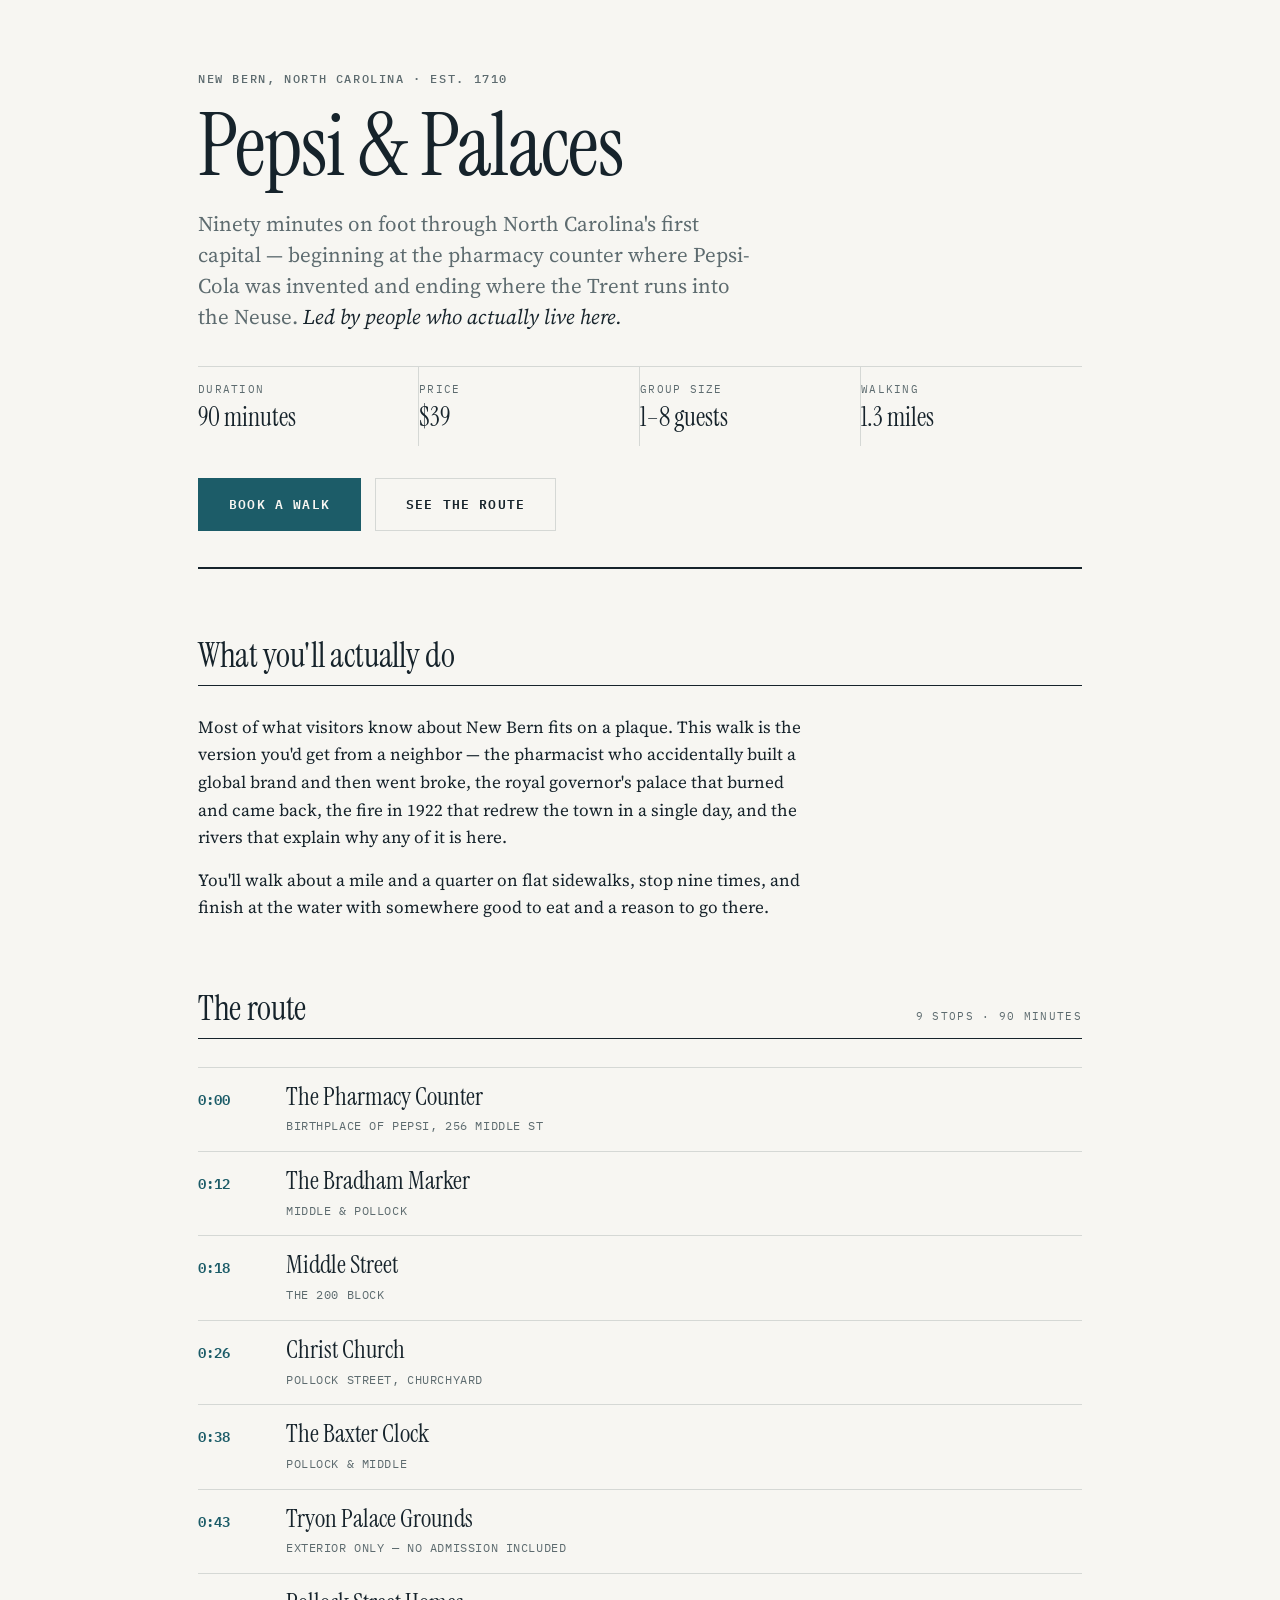
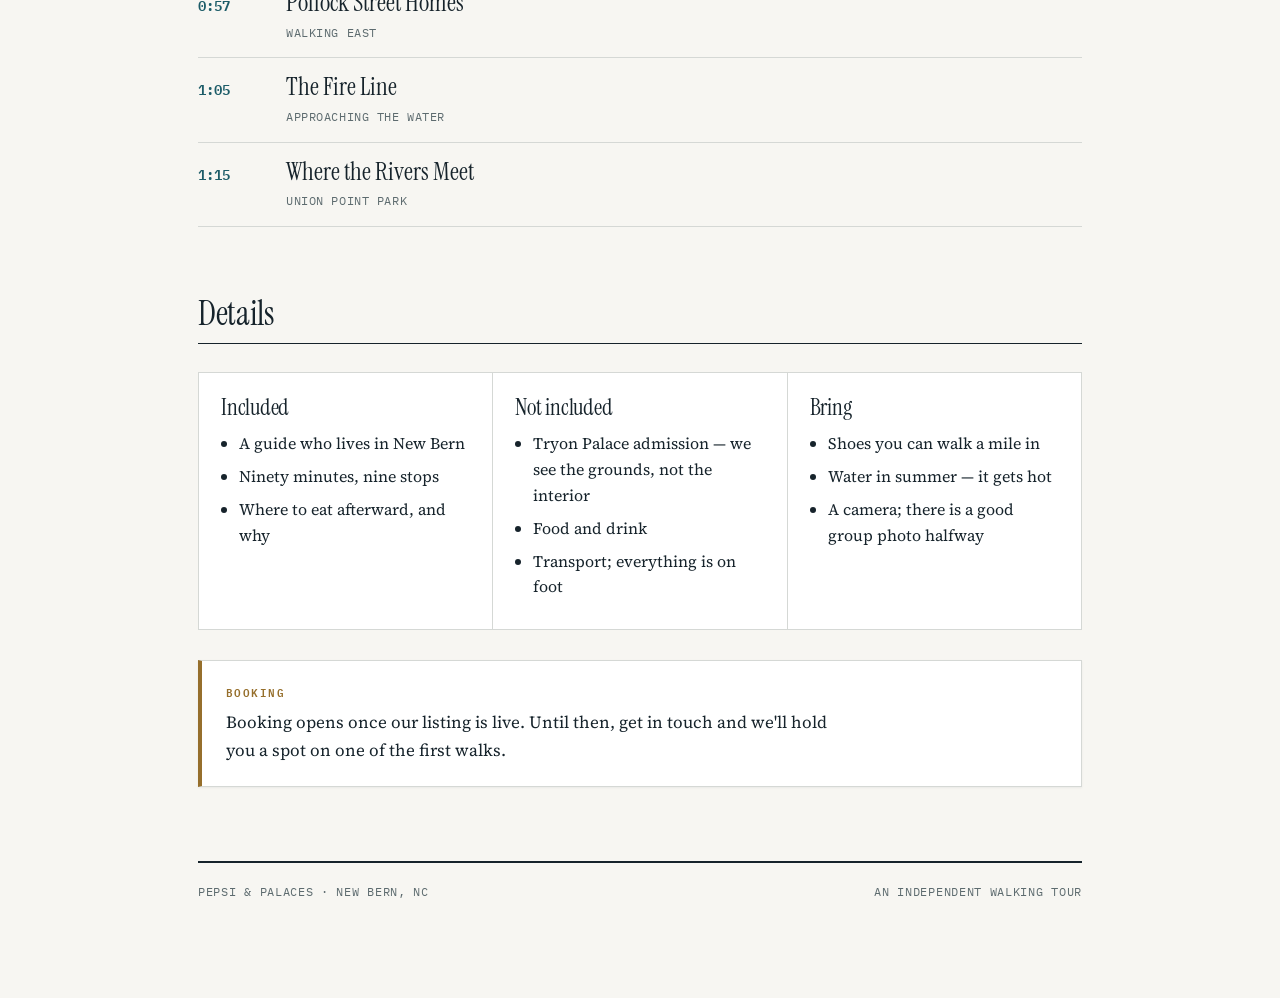
==== index.html @ 7918e46e "Initial site: landing page, field guide, launch plan" ====
<!doctype html>
<html lang="en">
<head>
<meta charset="utf-8">
<meta name="viewport" content="width=device-width,initial-scale=1">
<title>Pepsi &amp; Palaces — Historic New Bern Walking Tour</title>
<meta name="description" content="A 90-minute guided walk through historic New Bern, North Carolina — from the pharmacy where Pepsi was invented to the point where the Trent meets the Neuse.">
<meta property="og:title" content="Pepsi &amp; Palaces — Historic New Bern Walking Tour">
<meta property="og:description" content="Ninety minutes on foot through North Carolina's first capital, led by people who live here.">
<meta property="og:type" content="website">
<link rel="preconnect" href="https://fonts.googleapis.com">
<link rel="preconnect" href="https://fonts.gstatic.com" crossorigin>
<link rel="stylesheet" href="https://fonts.googleapis.com/css2?family=Instrument+Serif:ital@0;1&family=Source+Serif+4:opsz,wght@8..60,400;8..60,600&family=IBM+Plex+Mono:wght@400;500;600&display=swap">
<link rel="stylesheet" href="assets/style.css">
<style>
  /* ---- hero ---- */
  .hero { padding: 70px 0 36px; border-bottom: 2px solid var(--ink); }
  .hero h1 { font-size: clamp(48px, 8vw, 86px); }
  .hero .lede { font-size: 21px; line-height: 1.48; color: var(--muted);
    max-width: 56ch; margin: 20px 0 0; }
  .hero .lede em { color: var(--ink); font-style: italic; }

  .vitals { display: flex; flex-wrap: wrap; margin-top: 34px;
    border-top: 1px solid var(--rule); }
  .vitals div { flex: 1 1 130px; padding: 14px 20px 14px 0;
    border-right: 1px solid var(--rule); }
  .vitals div:last-child { border-right: 0; }
  .vitals dt { font-family: var(--mono); font-size: 10.5px; letter-spacing: .12em;
    text-transform: uppercase; color: var(--muted); }
  .vitals dd { margin: 5px 0 0; font-family: var(--display); font-size: 26px; line-height: 1.1; }

  .cta-row { display: flex; flex-wrap: wrap; gap: 14px; align-items: center; margin-top: 32px; }
  .btn { display: inline-block; background: var(--river); color: var(--paper);
    font-family: var(--mono); font-size: 13px; font-weight: 600; letter-spacing: .09em;
    text-transform: uppercase; padding: 15px 30px; text-decoration: none;
    border: 1px solid var(--river); }
  .btn:hover { background: var(--ink); border-color: var(--ink); }
  .btn.ghost { background: transparent; color: var(--ink); border-color: var(--rule); }
  .btn.ghost:hover { border-color: var(--ink); background: transparent; }

  section { margin-top: 68px; }
  .sec-head { display: flex; align-items: baseline; gap: 16px;
    border-bottom: 1px solid var(--ink); padding-bottom: 10px; margin-bottom: 28px; }
  .sec-head h2 { font-size: 34px; }
  .sec-head .tag { font-family: var(--mono); font-size: 11px; letter-spacing: .12em;
    text-transform: uppercase; color: var(--muted); margin-left: auto; white-space: nowrap; }

  /* ---- itinerary ---- */
  ol.itin { list-style: none; margin: 0; padding: 0; }
  ol.itin li { display: grid; grid-template-columns: 68px 1fr; gap: 6px 20px;
    padding: 15px 0; border-bottom: 1px solid var(--rule); align-items: baseline; }
  ol.itin li:first-child { border-top: 1px solid var(--rule); }
  ol.itin .t { font-family: var(--mono); font-size: 14px; font-weight: 600;
    color: var(--river); font-variant-numeric: tabular-nums; }
  ol.itin .n { font-family: var(--display); font-size: 25px; line-height: 1.15; }
  ol.itin .w { grid-column: 2; font-family: var(--mono); font-size: 11.5px;
    letter-spacing: .05em; text-transform: uppercase; color: var(--muted); }

  /* ---- included ---- */
  .cols { display: grid; grid-template-columns: repeat(auto-fit, minmax(250px, 1fr));
    gap: 1px; background: var(--rule); border: 1px solid var(--rule); }
  .cols > div { background: var(--surface); padding: 22px; }
  .cols h3 { font-size: 23px; margin-bottom: 10px; }
  .cols ul { margin: 0; padding-left: 18px; font-size: 16px; }
  .cols li { margin-bottom: 7px; }

  .note { background: var(--surface); border: 1px solid var(--rule);
    border-left: 4px solid var(--brass); padding: 22px 24px; margin-top: 30px;
    box-shadow: var(--shadow); }
  .note .label { font-family: var(--mono); font-size: 11px; font-weight: 600;
    letter-spacing: .13em; text-transform: uppercase; color: var(--brass);
    display: block; margin-bottom: 8px; }

  footer { margin-top: 74px; padding-top: 20px; border-top: 2px solid var(--ink);
    font-family: var(--mono); font-size: 11.5px; letter-spacing: .06em;
    text-transform: uppercase; color: var(--muted);
    display: flex; justify-content: space-between; gap: 16px; flex-wrap: wrap; }

  @media (max-width: 620px) {
    .wrap { padding: 0 18px 64px; }
    .vitals div { border-right: 0; flex: 1 1 100%; border-bottom: 1px solid var(--rule); }
    ol.itin li { grid-template-columns: 56px 1fr; }
    ol.itin .n { font-size: 22px; }
  }
</style>
</head>
<body>
<div class="wrap">

  <header class="hero">
    <p class="eyebrow">New Bern, North Carolina · Est. 1710</p>
    <h1>Pepsi &amp; Palaces</h1>
    <p class="lede">Ninety minutes on foot through North Carolina's first capital — beginning at the pharmacy counter where Pepsi-Cola was invented and ending where the Trent runs into the Neuse. <em>Led by people who actually live here.</em></p>

    <dl class="vitals">
      <div><dt>Duration</dt><dd>90 minutes</dd></div>
      <div><dt>Price</dt><dd>$39</dd></div>
      <div><dt>Group size</dt><dd>1–8 guests</dd></div>
      <div><dt>Walking</dt><dd>1.3 miles</dd></div>
    </dl>

    <div class="cta-row">
      <!-- BOOKING: replace href with the live Airbnb Experience URL once approved. -->
      <a class="btn" href="#book">Book a walk</a>
      <a class="btn ghost" href="#itinerary">See the route</a>
    </div>
  </header>

  <section>
    <div class="sec-head"><h2>What you'll actually do</h2></div>
    <p>Most of what visitors know about New Bern fits on a plaque. This walk is the version you'd get from a neighbor — the pharmacist who accidentally built a global brand and then went broke, the royal governor's palace that burned and came back, the fire in 1922 that redrew the town in a single day, and the rivers that explain why any of it is here.</p>
    <p>You'll walk about a mile and a quarter on flat sidewalks, stop nine times, and finish at the water with somewhere good to eat and a reason to go there.</p>
  </section>

  <section id="itinerary">
    <div class="sec-head">
      <h2>The route</h2>
      <span class="tag">9 stops · 90 minutes</span>
    </div>
    <ol class="itin">
    <!-- ITINERARY:start -->
      <li><span class="t">0:00</span><span class="n">The Pharmacy Counter</span><span class="w">Birthplace of Pepsi, 256 Middle St</span></li>
      <li><span class="t">0:12</span><span class="n">The Bradham Marker</span><span class="w">Middle &amp; Pollock</span></li>
      <li><span class="t">0:18</span><span class="n">Middle Street</span><span class="w">The 200 block</span></li>
      <li><span class="t">0:26</span><span class="n">Christ Church</span><span class="w">Pollock Street, churchyard</span></li>
      <li><span class="t">0:38</span><span class="n">The Baxter Clock</span><span class="w">Pollock &amp; Middle</span></li>
      <li><span class="t">0:43</span><span class="n">Tryon Palace Grounds</span><span class="w">Exterior only — no admission included</span></li>
      <li><span class="t">0:57</span><span class="n">Pollock Street Homes</span><span class="w">Walking east</span></li>
      <li><span class="t">1:05</span><span class="n">The Fire Line</span><span class="w">Approaching the water</span></li>
      <li><span class="t">1:15</span><span class="n">Where the Rivers Meet</span><span class="w">Union Point Park</span></li>
    <!-- ITINERARY:end -->
    </ol>
  </section>

  <section>
    <div class="sec-head"><h2>Details</h2></div>
    <div class="cols">
      <div>
        <h3>Included</h3>
        <ul>
          <li>A guide who lives in New Bern</li>
          <li>Ninety minutes, nine stops</li>
          <li>Where to eat afterward, and why</li>
        </ul>
      </div>
      <div>
        <h3>Not included</h3>
        <ul>
          <li>Tryon Palace admission — we see the grounds, not the interior</li>
          <li>Food and drink</li>
          <li>Transport; everything is on foot</li>
        </ul>
      </div>
      <div>
        <h3>Bring</h3>
        <ul>
          <li>Shoes you can walk a mile in</li>
          <li>Water in summer — it gets hot</li>
          <li>A camera; there is a good group photo halfway</li>
        </ul>
      </div>
    </div>

    <div class="note" id="book">
      <span class="label">Booking</span>
      <p>Booking opens once our listing is live. Until then, get in touch and we'll hold you a spot on one of the first walks.</p>
    </div>
  </section>

  <footer>
    <span>Pepsi &amp; Palaces · New Bern, NC</span>
    <span>An independent walking tour</span>
  </footer>

</div>
</body>
</html>
---- assets/style.css ----
/* HTours — shared design tokens. One system across the public site and the team pages. */
:root {
  --ink:#16232b; --paper:#f7f6f2; --surface:#fff; --surface-2:#eeeeea;
  --rule:#d5d8d5; --muted:#5d6b6f;
  --river:#1c5c68; --river-soft:#e2edee;
  --brass:#966f2c; --brass-soft:#f0e7d5;
  --clay:#8c4033; --clay-soft:#f4e3e0;
  --shadow:0 1px 2px rgba(22,35,43,.06);
  --display:"Instrument Serif",Georgia,"Times New Roman",serif;
  --body:"Source Serif 4",Georgia,serif;
  --mono:"IBM Plex Mono",ui-monospace,"SF Mono",Menlo,monospace;
}
@media (prefers-color-scheme:dark){:root:not([data-theme="light"]){
  --ink:#eef2f1; --paper:#101a1f; --surface:#16232b; --surface-2:#1d2d35;
  --rule:#2c3f48; --muted:#9aabb0;
  --river:#6fc4d0; --river-soft:#17323a;
  --brass:#d9ad63; --brass-soft:#2b2517;
  --clay:#e08d7d; --clay-soft:#33201d;
  --shadow:0 1px 2px rgba(0,0,0,.3);
}}
:root[data-theme="dark"]{
  --ink:#eef2f1; --paper:#101a1f; --surface:#16232b; --surface-2:#1d2d35;
  --rule:#2c3f48; --muted:#9aabb0;
  --river:#6fc4d0; --river-soft:#17323a;
  --brass:#d9ad63; --brass-soft:#2b2517;
  --clay:#e08d7d; --clay-soft:#33201d;
  --shadow:0 1px 2px rgba(0,0,0,.3);
}
*{box-sizing:border-box}
html{color-scheme:light dark}
body{margin:0;background:var(--paper);color:var(--ink);font-family:var(--body);
  font-size:17px;line-height:1.62;-webkit-font-smoothing:antialiased}
img{max-width:100%}
a{color:var(--river);text-underline-offset:2px}
a:focus-visible,button:focus-visible{outline:2px solid var(--brass);outline-offset:3px;border-radius:2px}
.wrap{max-width:940px;margin:0 auto;padding:0 28px 96px}
.eyebrow{font-family:var(--mono);font-size:11.5px;font-weight:500;letter-spacing:.14em;
  text-transform:uppercase;color:var(--muted)}
h1{font-family:var(--display);font-weight:400;letter-spacing:-.015em;line-height:.98;
  margin:14px 0 0;text-wrap:balance}
h2,h3{font-family:var(--display);font-weight:400;line-height:1.12;margin:0;letter-spacing:-.01em}
p{margin:0 0 15px;max-width:68ch}
p:last-child{margin-bottom:0}
@media (prefers-reduced-motion:reduce){*{animation:none!important;transition:none!important}}
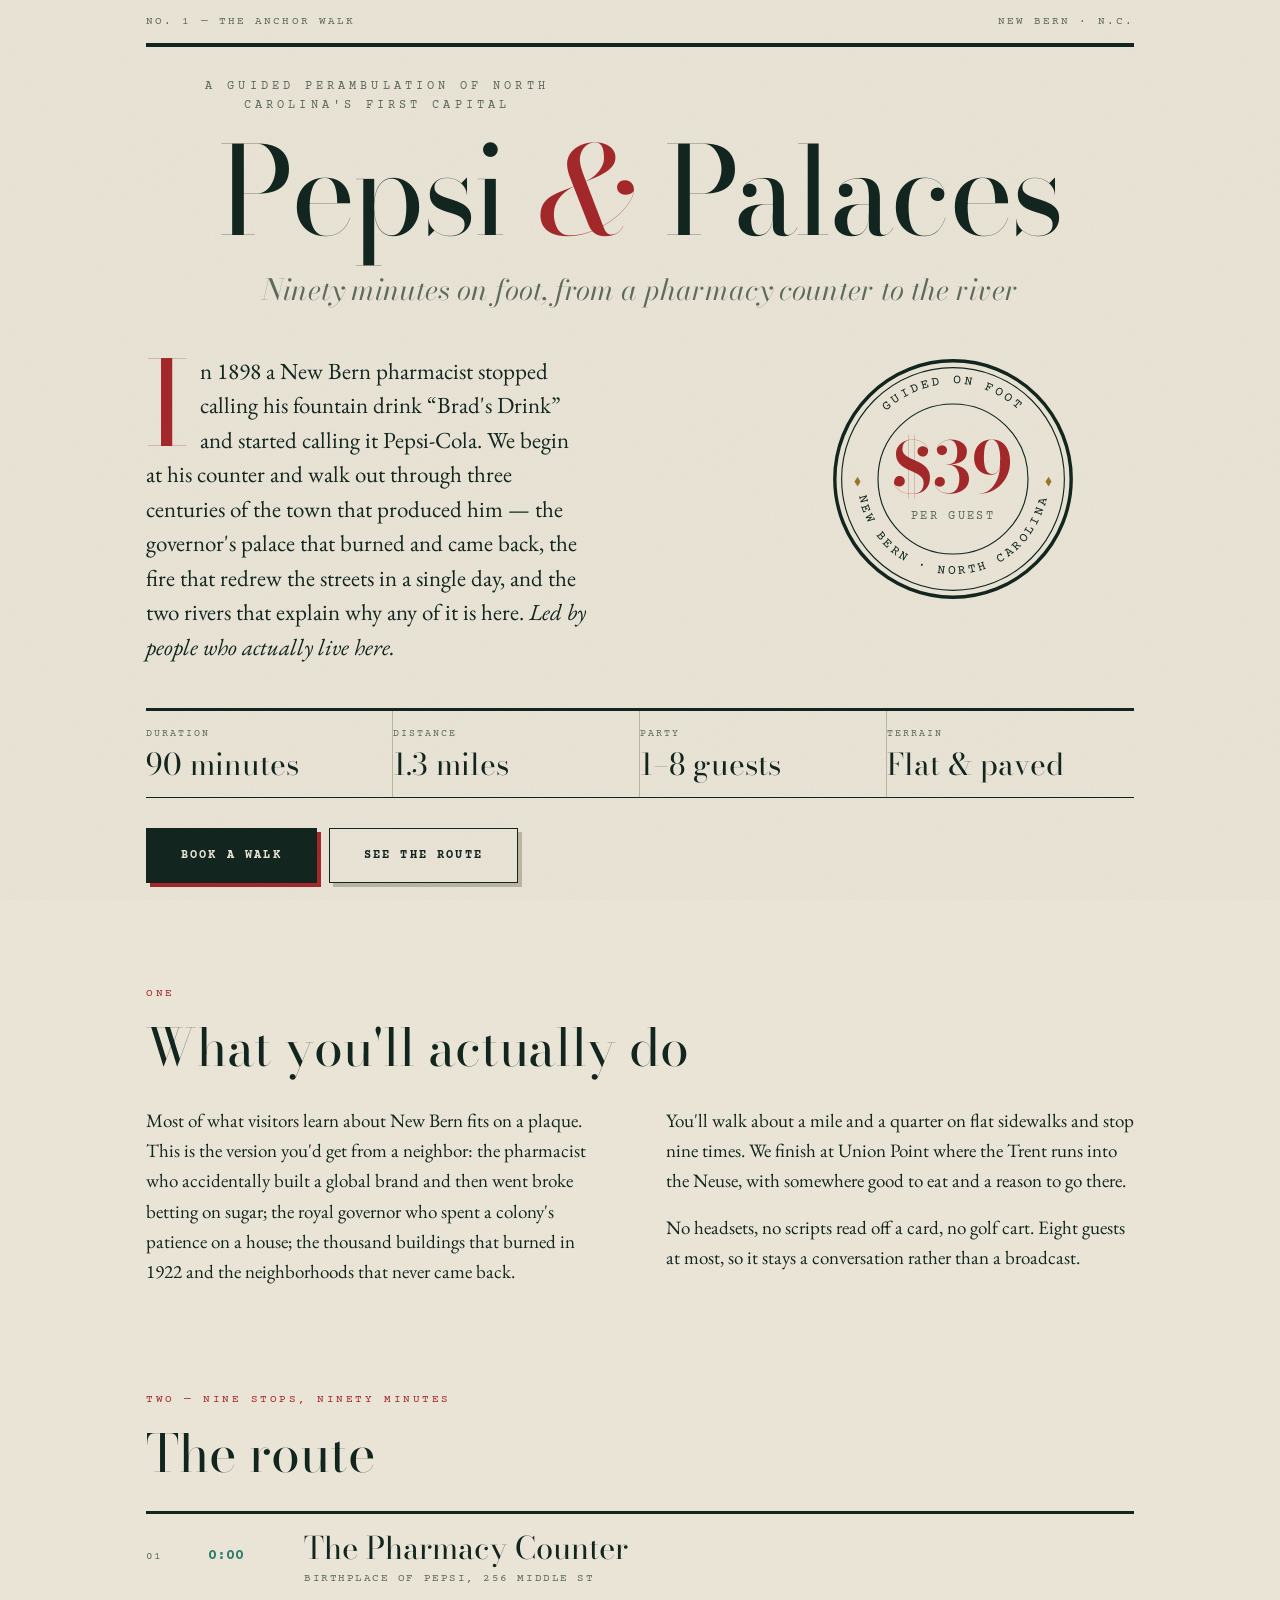
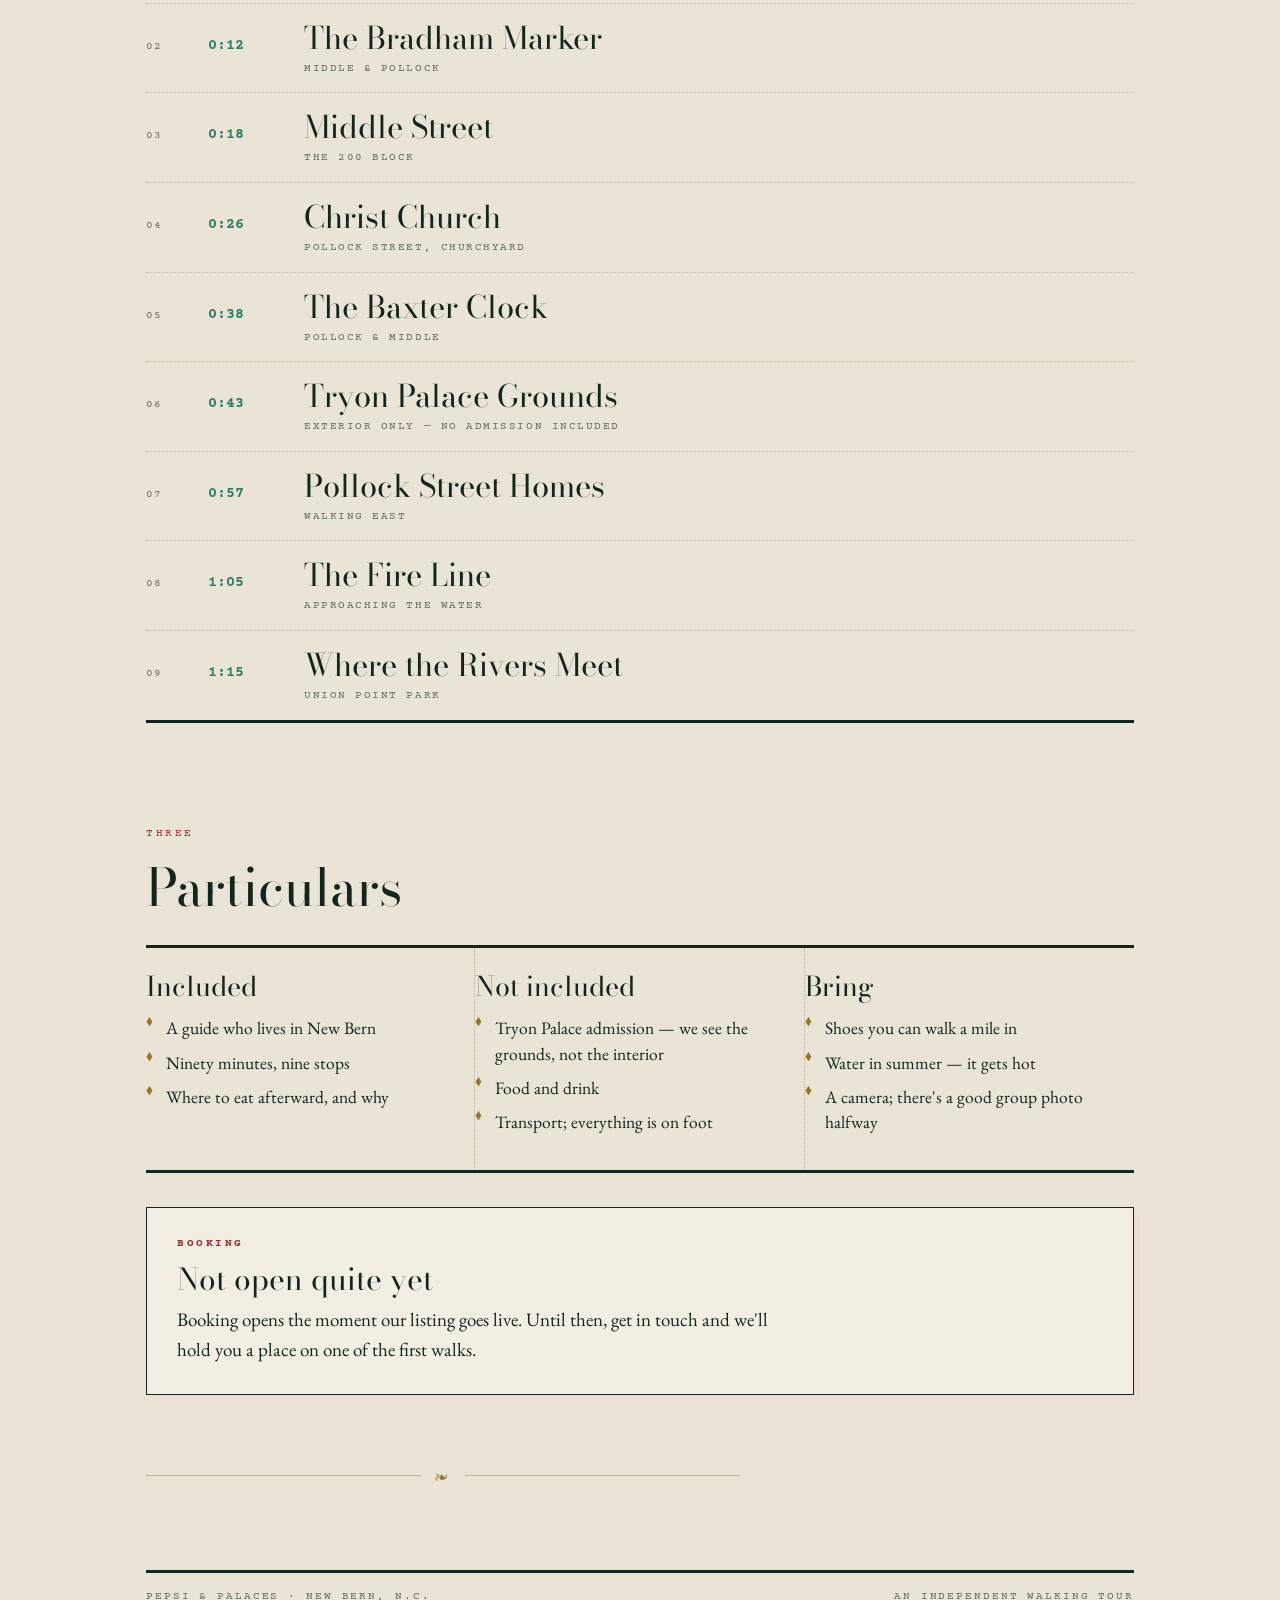
==== commit 7a24127c: "Redesign: 1898 apothecary broadside identity across the site" ====
--- a/index.html
+++ b/index.html
@@ -4,99 +4,365 @@
 <meta charset="utf-8">
 <meta name="viewport" content="width=device-width,initial-scale=1">
 <title>Pepsi &amp; Palaces — Historic New Bern Walking Tour</title>
-<meta name="description" content="A 90-minute guided walk through historic New Bern, North Carolina — from the pharmacy where Pepsi was invented to the point where the Trent meets the Neuse.">
+<meta name="description" content="A 90-minute guided walk through historic New Bern, North Carolina — from the pharmacy counter where Pepsi-Cola was invented to the point where the Trent runs into the Neuse.">
+<meta name="theme-color" content="#e9e4d6">
 <meta property="og:title" content="Pepsi &amp; Palaces — Historic New Bern Walking Tour">
 <meta property="og:description" content="Ninety minutes on foot through North Carolina's first capital, led by people who live here.">
 <meta property="og:type" content="website">
 <link rel="preconnect" href="https://fonts.googleapis.com">
 <link rel="preconnect" href="https://fonts.gstatic.com" crossorigin>
-<link rel="stylesheet" href="https://fonts.googleapis.com/css2?family=Instrument+Serif:ital@0;1&family=Source+Serif+4:opsz,wght@8..60,400;8..60,600&family=IBM+Plex+Mono:wght@400;500;600&display=swap">
+<link rel="stylesheet" href="https://fonts.googleapis.com/css2?family=Bodoni+Moda:ital,opsz,wght@0,6..96,400;0,6..96,600;1,6..96,400&family=EB+Garamond:ital,wght@0,400;0,500;1,400&family=Courier+Prime:wght@400;700&display=swap">
 <link rel="stylesheet" href="assets/style.css">
 <style>
-  /* ---- hero ---- */
-  .hero { padding: 70px 0 36px; border-bottom: 2px solid var(--ink); }
-  .hero h1 { font-size: clamp(48px, 8vw, 86px); }
-  .hero .lede { font-size: 21px; line-height: 1.48; color: var(--muted);
-    max-width: 56ch; margin: 20px 0 0; }
-  .hero .lede em { color: var(--ink); font-style: italic; }
-
-  .vitals { display: flex; flex-wrap: wrap; margin-top: 34px;
-    border-top: 1px solid var(--rule); }
-  .vitals div { flex: 1 1 130px; padding: 14px 20px 14px 0;
-    border-right: 1px solid var(--rule); }
-  .vitals div:last-child { border-right: 0; }
-  .vitals dt { font-family: var(--mono); font-size: 10.5px; letter-spacing: .12em;
-    text-transform: uppercase; color: var(--muted); }
-  .vitals dd { margin: 5px 0 0; font-family: var(--display); font-size: 26px; line-height: 1.1; }
-
-  .cta-row { display: flex; flex-wrap: wrap; gap: 14px; align-items: center; margin-top: 32px; }
-  .btn { display: inline-block; background: var(--river); color: var(--paper);
-    font-family: var(--mono); font-size: 13px; font-weight: 600; letter-spacing: .09em;
-    text-transform: uppercase; padding: 15px 30px; text-decoration: none;
-    border: 1px solid var(--river); }
-  .btn:hover { background: var(--ink); border-color: var(--ink); }
-  .btn.ghost { background: transparent; color: var(--ink); border-color: var(--rule); }
-  .btn.ghost:hover { border-color: var(--ink); background: transparent; }
-
-  section { margin-top: 68px; }
-  .sec-head { display: flex; align-items: baseline; gap: 16px;
-    border-bottom: 1px solid var(--ink); padding-bottom: 10px; margin-bottom: 28px; }
-  .sec-head h2 { font-size: 34px; }
-  .sec-head .tag { font-family: var(--mono); font-size: 11px; letter-spacing: .12em;
-    text-transform: uppercase; color: var(--muted); margin-left: auto; white-space: nowrap; }
-
-  /* ---- itinerary ---- */
-  ol.itin { list-style: none; margin: 0; padding: 0; }
-  ol.itin li { display: grid; grid-template-columns: 68px 1fr; gap: 6px 20px;
-    padding: 15px 0; border-bottom: 1px solid var(--rule); align-items: baseline; }
-  ol.itin li:first-child { border-top: 1px solid var(--rule); }
-  ol.itin .t { font-family: var(--mono); font-size: 14px; font-weight: 600;
-    color: var(--river); font-variant-numeric: tabular-nums; }
-  ol.itin .n { font-family: var(--display); font-size: 25px; line-height: 1.15; }
-  ol.itin .w { grid-column: 2; font-family: var(--mono); font-size: 11.5px;
-    letter-spacing: .05em; text-transform: uppercase; color: var(--muted); }
-
-  /* ---- included ---- */
-  .cols { display: grid; grid-template-columns: repeat(auto-fit, minmax(250px, 1fr));
-    gap: 1px; background: var(--rule); border: 1px solid var(--rule); }
-  .cols > div { background: var(--surface); padding: 22px; }
-  .cols h3 { font-size: 23px; margin-bottom: 10px; }
-  .cols ul { margin: 0; padding-left: 18px; font-size: 16px; }
-  .cols li { margin-bottom: 7px; }
-
-  .note { background: var(--surface); border: 1px solid var(--rule);
-    border-left: 4px solid var(--brass); padding: 22px 24px; margin-top: 30px;
-    box-shadow: var(--shadow); }
-  .note .label { font-family: var(--mono); font-size: 11px; font-weight: 600;
-    letter-spacing: .13em; text-transform: uppercase; color: var(--brass);
-    display: block; margin-bottom: 8px; }
-
-  footer { margin-top: 74px; padding-top: 20px; border-top: 2px solid var(--ink);
-    font-family: var(--mono); font-size: 11.5px; letter-spacing: .06em;
-    text-transform: uppercase; color: var(--muted);
-    display: flex; justify-content: space-between; gap: 16px; flex-wrap: wrap; }
-
-  @media (max-width: 620px) {
-    .wrap { padding: 0 18px 64px; }
-    .vitals div { border-right: 0; flex: 1 1 100%; border-bottom: 1px solid var(--rule); }
-    ol.itin li { grid-template-columns: 56px 1fr; }
-    ol.itin .n { font-size: 22px; }
+  /* ============ broadside frame ============ */
+  .sheet {
+    max-width: 1080px;
+    margin: 0 auto;
+    padding: 0 clamp(18px, 4vw, 46px) 90px;
+  }
+  .topbar {
+    display: flex;
+    justify-content: space-between;
+    gap: 16px;
+    padding: 14px 0 12px;
+    font-family: var(--util);
+    font-size: 10.5px;
+    letter-spacing: .2em;
+    text-transform: uppercase;
+    color: var(--muted);
+  }
+  .topbar span:last-child { text-align: right; }
+
+  /* ============ page-load stagger ============ */
+  @keyframes rise {
+    from { opacity: 0; transform: translateY(14px); }
+    to   { opacity: 1; transform: none; }
+  }
+  .stagger > * { animation: rise .7s cubic-bezier(.22,.68,.35,1) backwards; }
+  .stagger > *:nth-child(1) { animation-delay: .05s; }
+  .stagger > *:nth-child(2) { animation-delay: .13s; }
+  .stagger > *:nth-child(3) { animation-delay: .21s; }
+  .stagger > *:nth-child(4) { animation-delay: .29s; }
+  .stagger > *:nth-child(5) { animation-delay: .37s; }
+  .stagger > *:nth-child(6) { animation-delay: .45s; }
+
+  /* ============ masthead ============ */
+  .masthead { position: relative; padding-top: 30px; }
+  .kicker {
+    text-align: center;
+    font-family: var(--util);
+    font-size: clamp(10px, 1.5vw, 12px);
+    letter-spacing: .34em;
+    text-transform: uppercase;
+    color: var(--muted);
+    margin: 0 0 20px;
+  }
+  .masthead h1 {
+    font-size: clamp(46px, 10.4vw, 122px);
+    letter-spacing: -.025em;
+    text-align: center;
+    margin: 0;
+    line-height: .92;
+    white-space: nowrap;
+  }
+  .masthead h1 .amp {
+    font-style: italic;
+    font-weight: 400;
+    color: var(--carmine);
+    padding: 0 .04em;
+  }
+  .subhead {
+    text-align: center;
+    font-family: var(--display);
+    font-style: italic;
+    font-size: clamp(19px, 2.7vw, 29px);
+    color: var(--muted);
+    margin: 20px 0 0;
+    max-width: none;
+  }
+
+  .hero-body {
+    display: grid;
+    grid-template-columns: minmax(0, 1.55fr) minmax(0, 1fr);
+    gap: clamp(28px, 5vw, 64px);
+    align-items: start;
+    margin-top: 40px;
+  }
+  .lede {
+    font-size: clamp(19px, 2vw, 23px);
+    line-height: 1.5;
+    margin: 0;
+    max-width: 40ch;
+  }
+  .lede .drop {
+    float: left;
+    font-family: var(--display);
+    font-size: 5.1em;
+    line-height: .78;
+    padding: .04em .1em 0 0;
+    color: var(--carmine);
+  }
+  .lede em { font-style: italic; }
+
+  /* ============ the seal ============ */
+  .seal { display: flex; justify-content: center; }
+  .seal svg { width: clamp(190px, 24vw, 250px); height: auto; overflow: visible; }
+  .seal .legend {
+    font-family: var(--util);
+    font-size: 11.4px;
+    letter-spacing: .2em;
+    text-transform: uppercase;
+    fill: var(--ink);
+  }
+  .seal .pip { font-size: 9px; fill: var(--brass); text-anchor: middle; }
+  .seal .price {
+    font-family: var(--display);
+    font-size: 62px;
+    font-weight: 600;
+    fill: var(--carmine);
+    text-anchor: middle;
+  }
+  .seal .per {
+    font-family: var(--util);
+    font-size: 10.5px;
+    letter-spacing: .2em;
+    fill: var(--muted);
+    text-anchor: middle;
+    text-transform: uppercase;
+  }
+  .seal circle { fill: none; stroke: var(--ink); }
+
+  /* ============ vitals ledger ============ */
+  .vitals {
+    margin: 44px 0 0;
+    display: grid;
+    grid-template-columns: repeat(4, 1fr);
+    border-top: 3px solid var(--ink);
+    border-bottom: 1px solid var(--ink);
+  }
+  .vitals > div {
+    padding: 15px 18px 16px 0;
+    border-right: 1px solid var(--rule);
+  }
+  .vitals > div:last-child { border-right: 0; }
+  .vitals dt {
+    font-family: var(--util);
+    font-size: 10px;
+    letter-spacing: .2em;
+    text-transform: uppercase;
+    color: var(--muted);
+  }
+  .vitals dd {
+    margin: 7px 0 0;
+    font-family: var(--display);
+    font-size: clamp(21px, 2.5vw, 30px);
+    line-height: 1.05;
+  }
+
+  /* ============ buttons ============ */
+  .cta-row { display: flex; flex-wrap: wrap; gap: 12px; margin-top: 30px; }
+  .btn {
+    font-family: var(--util);
+    font-size: 12px;
+    font-weight: 700;
+    letter-spacing: .18em;
+    text-transform: uppercase;
+    padding: 17px 34px;
+    text-decoration: none;
+    border: 1.5px solid var(--ink);
+    background: var(--ink);
+    color: var(--paper);
+    box-shadow: 4px 4px 0 var(--carmine);
+    transition: transform .12s ease, box-shadow .12s ease;
+  }
+  .btn:hover { transform: translate(2px, 2px); box-shadow: 2px 2px 0 var(--carmine); }
+  .btn.ghost {
+    background: transparent;
+    color: var(--ink);
+    box-shadow: 4px 4px 0 var(--rule);
+  }
+  .btn.ghost:hover { box-shadow: 2px 2px 0 var(--rule); }
+
+  /* ============ sections ============ */
+  section { margin-top: clamp(58px, 8vw, 92px); }
+  .sec-head { margin-bottom: 30px; }
+  .sec-head h2 {
+    font-size: clamp(32px, 4.6vw, 52px);
+    margin: 14px 0 0;
+  }
+  .sec-head .no {
+    font-family: var(--util);
+    font-size: 10.5px;
+    letter-spacing: .24em;
+    text-transform: uppercase;
+    color: var(--carmine);
+  }
+
+  .prose { columns: 2; column-gap: 52px; }
+  .prose p { max-width: none; break-inside: avoid; }
+  @media (max-width: 760px) { .prose { columns: 1; } }
+
+  /* ============ route ledger ============ */
+  ol.itin { list-style: none; margin: 0; padding: 0; counter-reset: stop; }
+  ol.itin li {
+    counter-increment: stop;
+    display: grid;
+    grid-template-columns: 42px 76px 1fr;
+    gap: 2px 20px;
+    padding: 17px 0 15px;
+    border-bottom: 1px dotted var(--rule);
+    align-items: baseline;
+  }
+  ol.itin li:first-child { border-top: 3px solid var(--ink); }
+  ol.itin li:last-child { border-bottom: 3px solid var(--ink); }
+  ol.itin li::before {
+    content: counter(stop, decimal-leading-zero);
+    font-family: var(--util);
+    font-size: 11px;
+    color: var(--muted);
+    letter-spacing: .1em;
+  }
+  ol.itin .t {
+    font-family: var(--util);
+    font-size: 15px;
+    font-weight: 700;
+    color: var(--verdigris);
+  }
+  ol.itin .n {
+    font-family: var(--display);
+    font-size: clamp(22px, 2.7vw, 31px);
+    line-height: 1.1;
+  }
+  ol.itin .w {
+    grid-column: 3;
+    font-family: var(--util);
+    font-size: 11px;
+    letter-spacing: .14em;
+    text-transform: uppercase;
+    color: var(--muted);
+  }
+
+  /* ============ details ============ */
+  .cols {
+    display: grid;
+    grid-template-columns: repeat(auto-fit, minmax(238px, 1fr));
+    border-top: 3px solid var(--ink);
+    border-bottom: 3px solid var(--ink);
+  }
+  .cols > div { padding: 24px 24px 26px 0; border-right: 1px dotted var(--rule); }
+  .cols > div:last-child { border-right: 0; padding-right: 0; }
+  .cols h3 { font-size: 27px; margin-bottom: 14px; }
+  .cols ul { margin: 0; padding: 0; list-style: none; }
+  .cols li {
+    padding-left: 20px;
+    position: relative;
+    margin-bottom: 9px;
+    font-size: 17.5px;
+    line-height: 1.45;
+  }
+  .cols li::before {
+    content: "◆";
+    position: absolute;
+    left: 0;
+    top: -1px;
+    font-size: 10px;
+    color: var(--brass);
+  }
+
+  .booking {
+    margin-top: 34px;
+    border: 1.5px solid var(--ink);
+    box-shadow: 6px 6px 0 var(--carmine-soft);
+    padding: 28px 30px;
+    background: var(--surface);
+  }
+  .booking .label {
+    font-family: var(--util);
+    font-size: 10.5px;
+    font-weight: 700;
+    letter-spacing: .24em;
+    text-transform: uppercase;
+    color: var(--carmine);
+    display: block;
+    margin-bottom: 10px;
+  }
+  .booking h3 { font-size: 30px; margin-bottom: 10px; }
+
+  footer {
+    margin-top: 84px;
+    border-top: 3px solid var(--ink);
+    padding-top: 16px;
+    display: flex;
+    justify-content: space-between;
+    gap: 14px;
+    flex-wrap: wrap;
+    font-family: var(--util);
+    font-size: 10.5px;
+    letter-spacing: .18em;
+    text-transform: uppercase;
+    color: var(--muted);
+  }
+
+  @media (max-width: 820px) {
+    .hero-body { grid-template-columns: 1fr; }
+    .seal { order: -1; margin-bottom: 6px; }
+    .vitals { grid-template-columns: repeat(2, 1fr); }
+    .vitals > div:nth-child(2) { border-right: 0; }
+    .vitals > div:nth-child(-n+2) { border-bottom: 1px dotted var(--rule); }
+    ol.itin li { grid-template-columns: 34px 64px 1fr; gap: 2px 14px; }
+    ol.itin .w { grid-column: 3; }
+    .cols > div { border-right: 0; border-bottom: 1px dotted var(--rule); padding-right: 0; }
+    .cols > div:last-child { border-bottom: 0; }
   }
 </style>
 </head>
 <body>
-<div class="wrap">
-
-  <header class="hero">
-    <p class="eyebrow">New Bern, North Carolina · Est. 1710</p>
-    <h1>Pepsi &amp; Palaces</h1>
-    <p class="lede">Ninety minutes on foot through North Carolina's first capital — beginning at the pharmacy counter where Pepsi-Cola was invented and ending where the Trent runs into the Neuse. <em>Led by people who actually live here.</em></p>
+<div class="sheet">
+
+  <div class="topbar">
+    <span>No. 1 — The Anchor Walk</span>
+    <span>New Bern · N.C.</span>
+  </div>
+  <hr class="rule-double">
+
+  <header class="masthead stagger">
+    <p class="kicker">A Guided Perambulation of North Carolina's First Capital</p>
+    <h1>Pepsi <span class="amp">&amp;</span> Palaces</h1>
+    <p class="subhead">Ninety minutes on foot, from a pharmacy counter to the river</p>
+
+    <div class="hero-body">
+      <p class="lede">
+        <span class="drop">I</span>n 1898 a New Bern pharmacist stopped calling his fountain drink
+        “Brad's Drink” and started calling it Pepsi-Cola. We begin at his counter and walk out
+        through three centuries of the town that produced him — the governor's palace that burned
+        and came back, the fire that redrew the streets in a single day, and the two rivers that
+        explain why any of it is here. <em>Led by people who actually live here.</em>
+      </p>
+
+      <div class="seal">
+        <svg viewBox="0 0 220 220" role="img" aria-label="Thirty-nine dollars per guest, guided on foot in New Bern, North Carolina">
+          <defs>
+            <path id="arcTop" d="M 26,110 A 84,84 0 0 1 194,110"></path>
+            <path id="arcBot" d="M 26,110 A 84,84 0 0 0 194,110"></path>
+          </defs>
+          <circle cx="110" cy="110" r="104" stroke-width="3"></circle>
+          <circle cx="110" cy="110" r="98" stroke-width="1"></circle>
+          <circle cx="110" cy="110" r="66" stroke-width="1"></circle>
+          <text class="legend"><textPath href="#arcTop" startOffset="50%" text-anchor="middle">Guided on foot</textPath></text>
+          <text class="legend"><textPath href="#arcBot" startOffset="50%" text-anchor="middle">New Bern · North Carolina</textPath></text>
+          <text class="pip" x="26" y="114">◆</text>
+          <text class="pip" x="194" y="114">◆</text>
+          <text class="price" x="110" y="122">$39</text>
+          <text class="per" x="110" y="145">per guest</text>
+        </svg>
+      </div>
+    </div>
 
     <dl class="vitals">
       <div><dt>Duration</dt><dd>90 minutes</dd></div>
-      <div><dt>Price</dt><dd>$39</dd></div>
-      <div><dt>Group size</dt><dd>1–8 guests</dd></div>
-      <div><dt>Walking</dt><dd>1.3 miles</dd></div>
+      <div><dt>Distance</dt><dd>1.3 miles</dd></div>
+      <div><dt>Party</dt><dd>1–8 guests</dd></div>
+      <div><dt>Terrain</dt><dd>Flat &amp; paved</dd></div>
     </dl>
 
     <div class="cta-row">
@@ -107,15 +373,21 @@
   </header>
 
   <section>
-    <div class="sec-head"><h2>What you'll actually do</h2></div>
-    <p>Most of what visitors know about New Bern fits on a plaque. This walk is the version you'd get from a neighbor — the pharmacist who accidentally built a global brand and then went broke, the royal governor's palace that burned and came back, the fire in 1922 that redrew the town in a single day, and the rivers that explain why any of it is here.</p>
-    <p>You'll walk about a mile and a quarter on flat sidewalks, stop nine times, and finish at the water with somewhere good to eat and a reason to go there.</p>
+    <div class="sec-head">
+      <span class="no">One</span>
+      <h2>What you'll actually do</h2>
+    </div>
+    <div class="prose">
+      <p>Most of what visitors learn about New Bern fits on a plaque. This is the version you'd get from a neighbor: the pharmacist who accidentally built a global brand and then went broke betting on sugar; the royal governor who spent a colony's patience on a house; the thousand buildings that burned in 1922 and the neighborhoods that never came back.</p>
+      <p>You'll walk about a mile and a quarter on flat sidewalks and stop nine times. We finish at Union Point where the Trent runs into the Neuse, with somewhere good to eat and a reason to go there.</p>
+      <p>No headsets, no scripts read off a card, no golf cart. Eight guests at most, so it stays a conversation rather than a broadcast.</p>
+    </div>
   </section>
 
   <section id="itinerary">
     <div class="sec-head">
+      <span class="no">Two — Nine stops, ninety minutes</span>
       <h2>The route</h2>
-      <span class="tag">9 stops · 90 minutes</span>
     </div>
     <ol class="itin">
     <!-- ITINERARY:start -->
@@ -133,7 +405,10 @@
   </section>
 
   <section>
-    <div class="sec-head"><h2>Details</h2></div>
+    <div class="sec-head">
+      <span class="no">Three</span>
+      <h2>Particulars</h2>
+    </div>
     <div class="cols">
       <div>
         <h3>Included</h3>
@@ -156,19 +431,22 @@
         <ul>
           <li>Shoes you can walk a mile in</li>
           <li>Water in summer — it gets hot</li>
-          <li>A camera; there is a good group photo halfway</li>
+          <li>A camera; there's a good group photo halfway</li>
         </ul>
       </div>
     </div>
 
-    <div class="note" id="book">
+    <div class="booking" id="book">
       <span class="label">Booking</span>
-      <p>Booking opens once our listing is live. Until then, get in touch and we'll hold you a spot on one of the first walks.</p>
+      <h3>Not open quite yet</h3>
+      <p>Booking opens the moment our listing goes live. Until then, get in touch and we'll hold you a place on one of the first walks.</p>
     </div>
   </section>
 
+  <p class="fleuron" style="margin-top:70px"><span>❧</span></p>
+
   <footer>
-    <span>Pepsi &amp; Palaces · New Bern, NC</span>
+    <span>Pepsi &amp; Palaces · New Bern, N.C.</span>
     <span>An independent walking tour</span>
   </footer>
 
--- a/assets/style.css
+++ b/assets/style.css
@@ -1,44 +1,147 @@
-/* HTours — shared design tokens. One system across the public site and the team pages. */
+/* HTours — shared design tokens.
+   Direction: an 1898 apothecary broadside. Bradham mixed Brad's Drink behind a
+   pharmacy counter, so the site borrows that era's commercial printing —
+   letterpress rules, bottle-glass green, label stock, Didone display type. */
+
 :root {
-  --ink:#16232b; --paper:#f7f6f2; --surface:#fff; --surface-2:#eeeeea;
-  --rule:#d5d8d5; --muted:#5d6b6f;
-  --river:#1c5c68; --river-soft:#e2edee;
-  --brass:#966f2c; --brass-soft:#f0e7d5;
-  --clay:#8c4033; --clay-soft:#f4e3e0;
-  --shadow:0 1px 2px rgba(22,35,43,.06);
-  --display:"Instrument Serif",Georgia,"Times New Roman",serif;
-  --body:"Source Serif 4",Georgia,serif;
-  --mono:"IBM Plex Mono",ui-monospace,"SF Mono",Menlo,monospace;
+  /* Ink & stock */
+  --ink:        #12261f;   /* apothecary bottle glass, near-black green */
+  --paper:      #e9e4d6;   /* pharmacy label stock */
+  --surface:    #f2eee3;
+  --surface-2:  #ded8c7;
+  --rule:       #bcb5a0;
+  --muted:      #5f6b5d;
+
+  /* Accents — verdigris carries the page, carmine is spent once */
+  --verdigris:      #2f7d6a;
+  --verdigris-soft: #d5e0d6;
+  --carmine:        #a3282a;
+  --carmine-soft:   #ecdcd3;
+  --brass:          #9a7526;
+  --brass-soft:     #e3dbc2;
+
+  --shadow: 0 1px 0 rgba(18,38,31,.10);
+
+  --display: "Bodoni Moda", "Didot", Georgia, serif;
+  --body:    "EB Garamond", Georgia, serif;
+  --util:    "Courier Prime", ui-monospace, Courier, monospace;
+
+  /* Printer's grain, applied over the whole page */
+  --grain: url("data:image/svg+xml,%3Csvg xmlns='http://www.w3.org/2000/svg' width='140' height='140'%3E%3Cfilter id='n'%3E%3CfeTurbulence type='fractalNoise' baseFrequency='.82' numOctaves='4' stitchTiles='stitch'/%3E%3C/filter%3E%3Crect width='140' height='140' filter='url(%23n)' opacity='.42'/%3E%3C/svg%3E");
+  --grain-opacity: .16;
+  --grain-blend: multiply;
 }
-@media (prefers-color-scheme:dark){:root:not([data-theme="light"]){
-  --ink:#eef2f1; --paper:#101a1f; --surface:#16232b; --surface-2:#1d2d35;
-  --rule:#2c3f48; --muted:#9aabb0;
-  --river:#6fc4d0; --river-soft:#17323a;
-  --brass:#d9ad63; --brass-soft:#2b2517;
-  --clay:#e08d7d; --clay-soft:#33201d;
-  --shadow:0 1px 2px rgba(0,0,0,.3);
-}}
-:root[data-theme="dark"]{
-  --ink:#eef2f1; --paper:#101a1f; --surface:#16232b; --surface-2:#1d2d35;
-  --rule:#2c3f48; --muted:#9aabb0;
-  --river:#6fc4d0; --river-soft:#17323a;
-  --brass:#d9ad63; --brass-soft:#2b2517;
-  --clay:#e08d7d; --clay-soft:#33201d;
-  --shadow:0 1px 2px rgba(0,0,0,.3);
+
+@media (prefers-color-scheme: dark) {
+  :root:not([data-theme="light"]) {
+    --ink:        #e7e2d2;
+    --paper:      #101d18;   /* the same bottle, held up to the light */
+    --surface:    #17271f;
+    --surface-2:  #1f3329;
+    --rule:       #33473a;
+    --muted:      #9aa89a;
+    --verdigris:      #6fbfa5;
+    --verdigris-soft: #16302a;
+    --carmine:        #e0776b;
+    --carmine-soft:   #2d1c1b;
+    --brass:          #cfa855;
+    --brass-soft:     #2a2417;
+    --shadow: 0 1px 0 rgba(0,0,0,.4);
+    --grain-opacity: .10;
+    --grain-blend: overlay;
+  }
 }
-*{box-sizing:border-box}
-html{color-scheme:light dark}
-body{margin:0;background:var(--paper);color:var(--ink);font-family:var(--body);
-  font-size:17px;line-height:1.62;-webkit-font-smoothing:antialiased}
-img{max-width:100%}
-a{color:var(--river);text-underline-offset:2px}
-a:focus-visible,button:focus-visible{outline:2px solid var(--brass);outline-offset:3px;border-radius:2px}
-.wrap{max-width:940px;margin:0 auto;padding:0 28px 96px}
-.eyebrow{font-family:var(--mono);font-size:11.5px;font-weight:500;letter-spacing:.14em;
-  text-transform:uppercase;color:var(--muted)}
-h1{font-family:var(--display);font-weight:400;letter-spacing:-.015em;line-height:.98;
-  margin:14px 0 0;text-wrap:balance}
-h2,h3{font-family:var(--display);font-weight:400;line-height:1.12;margin:0;letter-spacing:-.01em}
-p{margin:0 0 15px;max-width:68ch}
-p:last-child{margin-bottom:0}
-@media (prefers-reduced-motion:reduce){*{animation:none!important;transition:none!important}}
+:root[data-theme="dark"] {
+  --ink:        #e7e2d2;
+  --paper:      #101d18;
+  --surface:    #17271f;
+  --surface-2:  #1f3329;
+  --rule:       #33473a;
+  --muted:      #9aa89a;
+  --verdigris:      #6fbfa5;
+  --verdigris-soft: #16302a;
+  --carmine:        #e0776b;
+  --carmine-soft:   #2d1c1b;
+  --brass:          #cfa855;
+  --brass-soft:     #2a2417;
+  --shadow: 0 1px 0 rgba(0,0,0,.4);
+  --grain-opacity: .10;
+  --grain-blend: overlay;
+}
+
+* { box-sizing: border-box; }
+html { color-scheme: light dark; }
+
+body {
+  margin: 0;
+  background: var(--paper);
+  color: var(--ink);
+  font-family: var(--body);
+  font-size: 19px;
+  line-height: 1.6;
+  -webkit-font-smoothing: antialiased;
+  position: relative;
+}
+body::before {
+  content: "";
+  position: fixed;
+  inset: 0;
+  background-image: var(--grain);
+  opacity: var(--grain-opacity);
+  mix-blend-mode: var(--grain-blend);
+  pointer-events: none;
+  z-index: 9999;
+}
+
+img { max-width: 100%; }
+a { color: var(--verdigris); text-underline-offset: 3px; }
+a:focus-visible, button:focus-visible {
+  outline: 2px solid var(--carmine);
+  outline-offset: 3px;
+}
+
+h1, h2, h3 {
+  font-family: var(--display);
+  font-weight: 400;
+  line-height: 1.08;
+  margin: 0;
+  text-wrap: balance;
+}
+
+p { margin: 0 0 16px; max-width: 66ch; }
+p:last-child { margin-bottom: 0; }
+
+.eyebrow {
+  font-family: var(--util);
+  font-size: 11.5px;
+  letter-spacing: .22em;
+  text-transform: uppercase;
+  color: var(--muted);
+}
+
+/* Letterpress rules — the page's connective tissue */
+.rule-double {
+  border: 0;
+  border-top: 3px solid var(--ink);
+  border-bottom: 1px solid var(--ink);
+  height: 4px;
+  margin: 0;
+}
+.fleuron {
+  display: flex;
+  align-items: center;
+  gap: 14px;
+  color: var(--brass);
+  margin: 0;
+}
+.fleuron::before, .fleuron::after {
+  content: "";
+  flex: 1;
+  height: 1px;
+  background: var(--rule);
+}
+.fleuron span { font-size: 13px; letter-spacing: .3em; }
+
+@media (prefers-reduced-motion: reduce) {
+  *, *::before, *::after { animation: none !important; transition: none !important; }
+}
